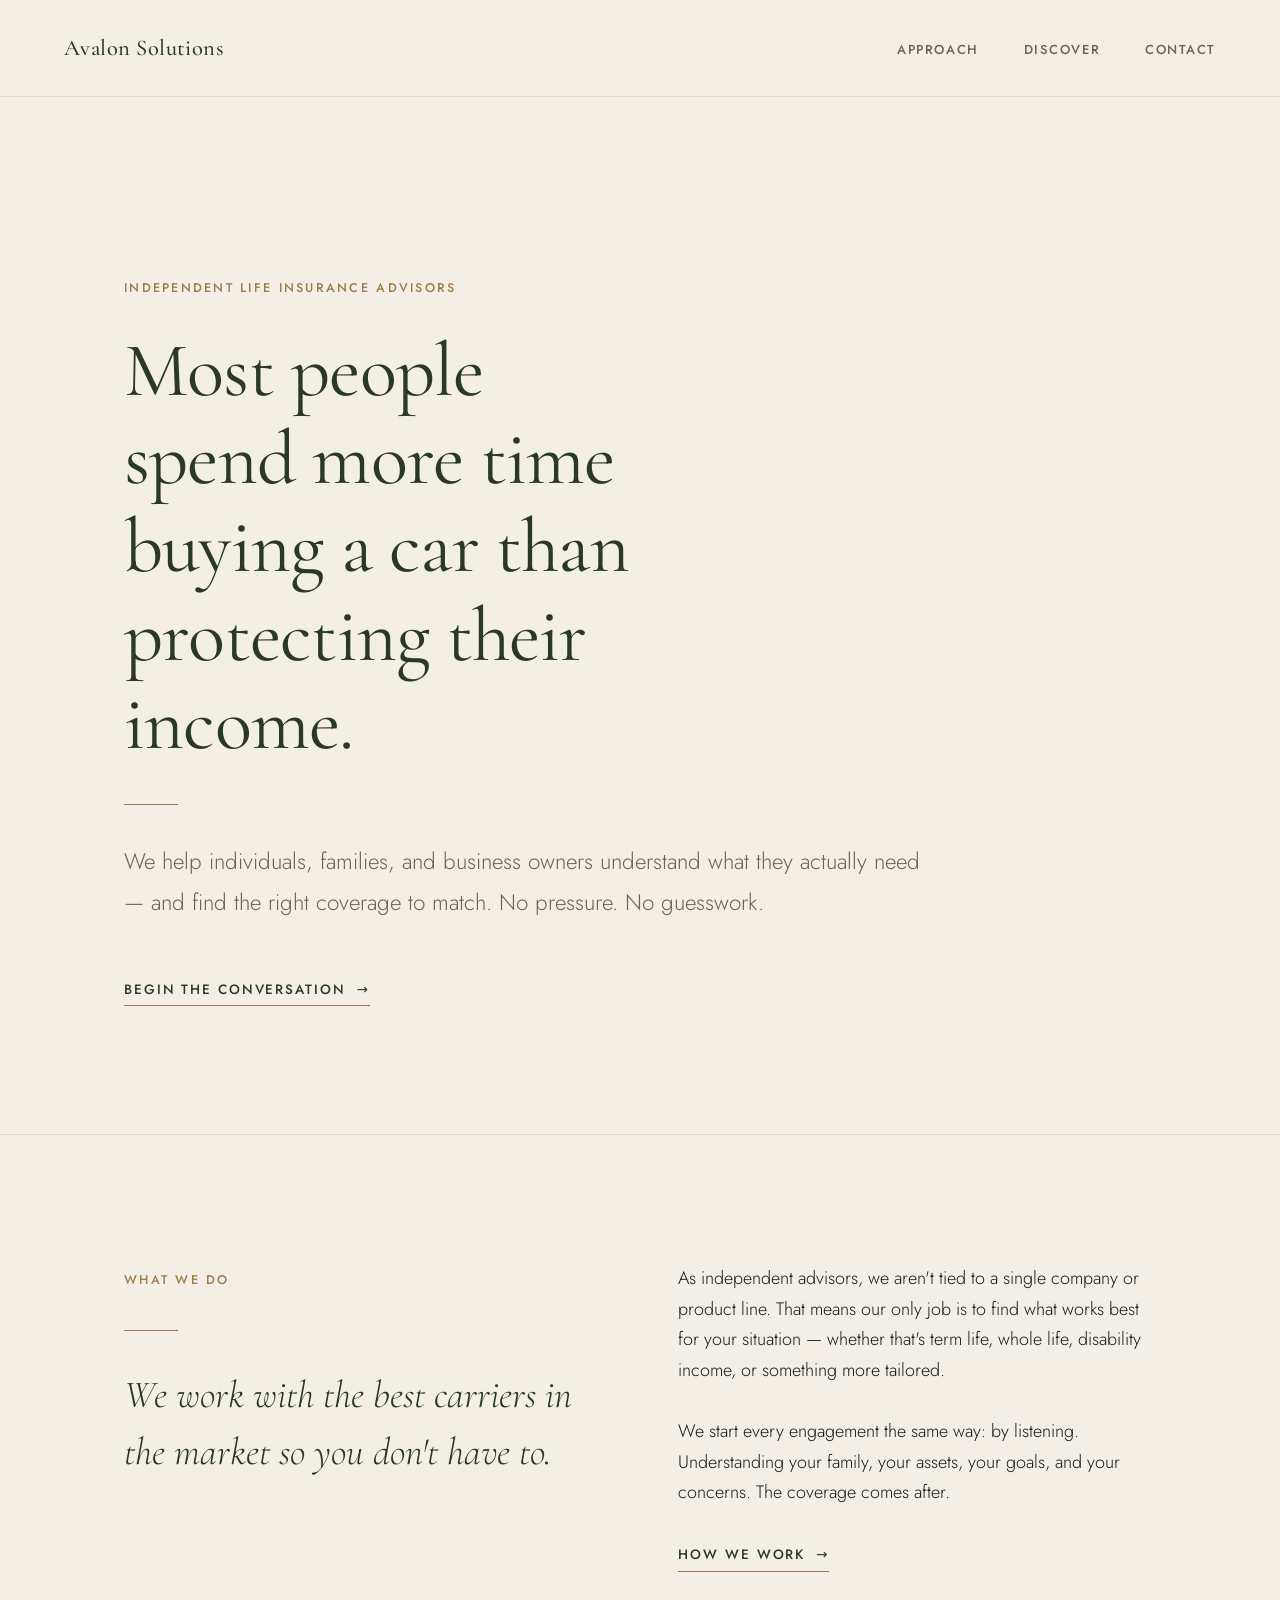
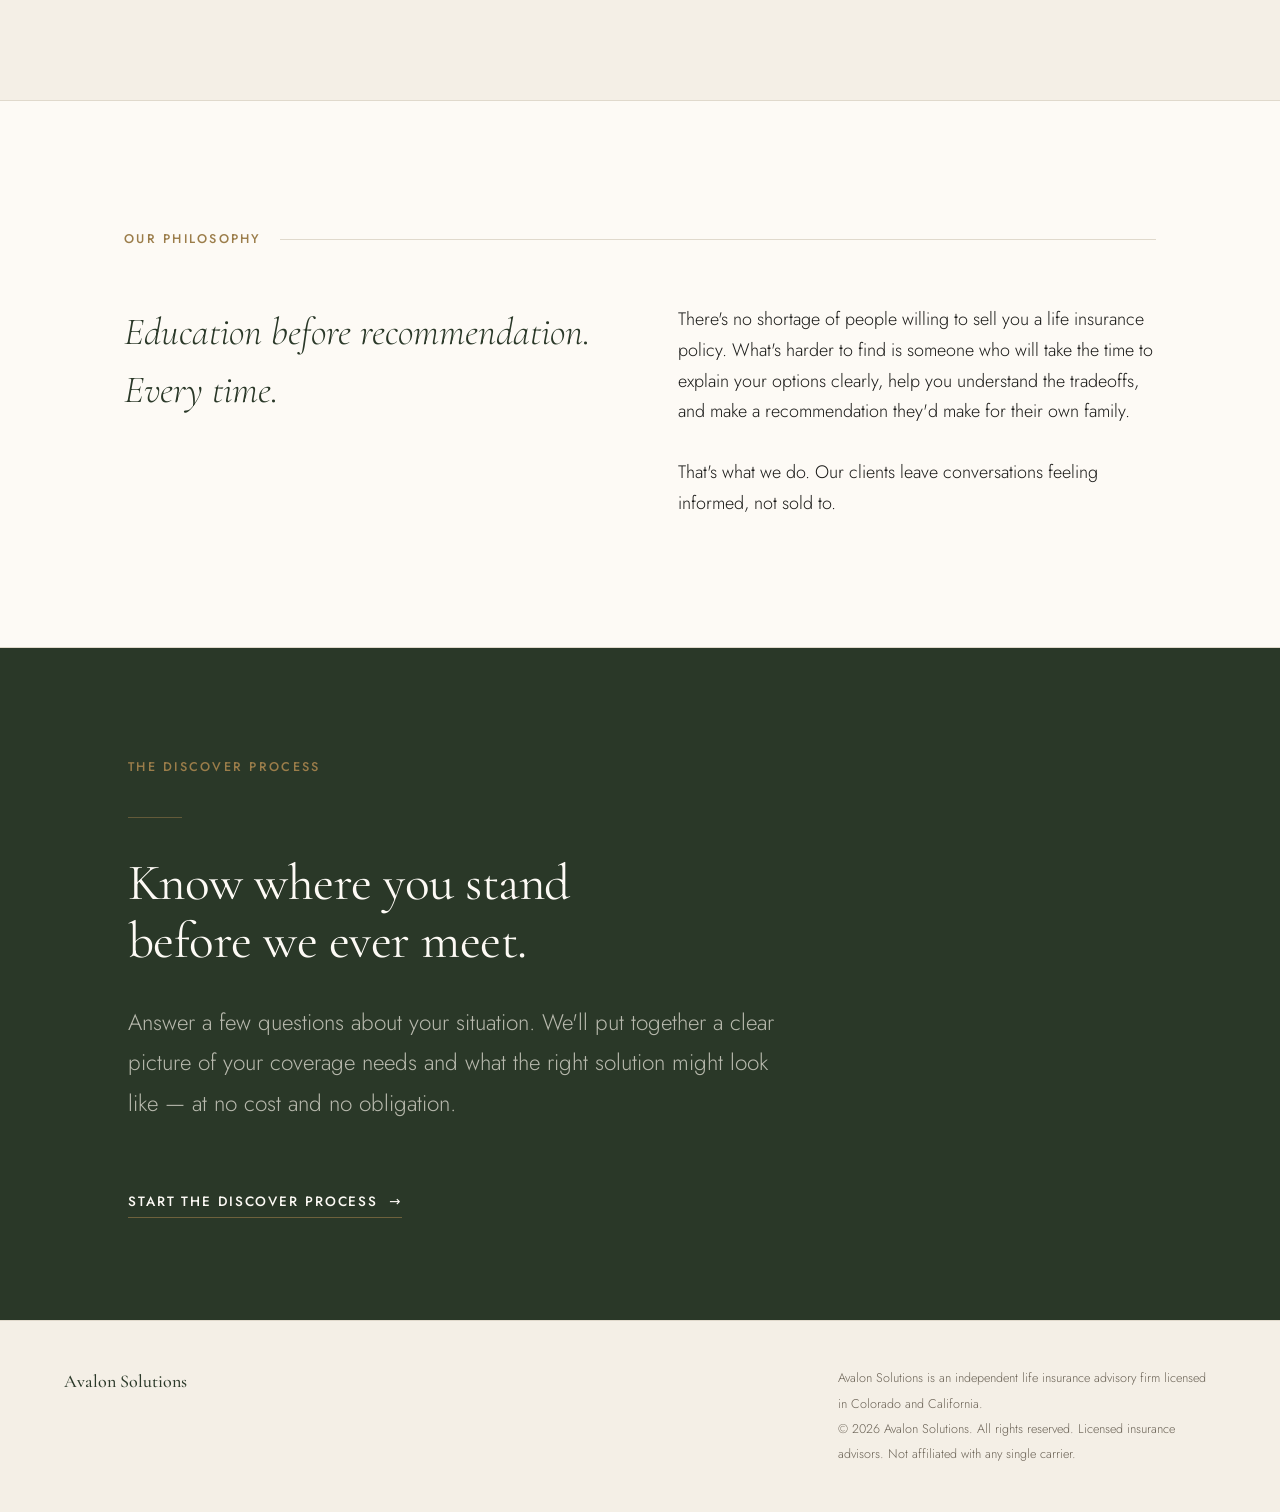
==== index.html @ e0c3b851 "Initial site build — four pages, CSS design system, Netlify forms Co-Authored-By: Claude Sonnet 4.6 " ====
<!DOCTYPE html>
<html lang="en">
<head>
  <meta charset="UTF-8">
  <meta name="viewport" content="width=device-width, initial-scale=1.0">
  <title>Avalon Solutions — Life Insurance &amp; Financial Protection</title>
  <meta name="description" content="Avalon Solutions provides independent life insurance guidance for individuals, families, and business owners in Colorado and California. Education first, always.">
  <link rel="stylesheet" href="/css/main.css">
</head>
<body class="page-body">

  <nav>
    <a href="/" class="nav-logo">Avalon Solutions</a>
    <ul class="nav-links">
      <li><a href="/approach.html">Approach</a></li>
      <li><a href="/discover.html">Discover</a></li>
      <li><a href="/contact.html">Contact</a></li>
    </ul>
  </nav>

  <!-- Hero -->
  <section class="hero">
    <div class="container">
      <span class="eyebrow">Independent Life Insurance Advisors</span>
      <h1>Most people spend more time buying a car than protecting their income.</h1>
      <div class="divider"></div>
      <p class="lead">We help individuals, families, and business owners understand what they actually need — and find the right coverage to match. No pressure. No guesswork.</p>
      <a href="/discover.html" class="text-link">Begin the conversation</a>
    </div>
  </section>

  <!-- What we do -->
  <section>
    <div class="container cols">
      <div>
        <span class="eyebrow">What we do</span>
        <div class="divider"></div>
        <p class="pull">We work with the best carriers in the market so you don't have to.</p>
      </div>
      <div>
        <p>As independent advisors, we aren't tied to a single company or product line. That means our only job is to find what works best for your situation — whether that's term life, whole life, disability income, or something more tailored.</p>
        <br>
        <p>We start every engagement the same way: by listening. Understanding your family, your assets, your goals, and your concerns. The coverage comes after.</p>
        <br>
        <a href="/approach.html" class="text-link">How we work</a>
      </div>
    </div>
  </section>

  <!-- Philosophy -->
  <section style="background: var(--white); border-top: 1px solid var(--mist); border-bottom: 1px solid var(--mist);">
    <div class="container">
      <div class="section-label">
        <span class="eyebrow">Our philosophy</span>
      </div>
      <div class="cols">
        <p class="pull">Education before recommendation. Every time.</p>
        <div>
          <p>There's no shortage of people willing to sell you a life insurance policy. What's harder to find is someone who will take the time to explain your options clearly, help you understand the tradeoffs, and make a recommendation they'd make for their own family.</p>
          <br>
          <p>That's what we do. Our clients leave conversations feeling informed, not sold to.</p>
        </div>
      </div>
    </div>
  </section>

  <!-- Discover CTA -->
  <div class="panel">
    <div class="container">
      <span class="eyebrow">The Discover Process</span>
      <div class="divider"></div>
      <h2>Know where you stand<br>before we ever meet.</h2>
      <br>
      <p class="lead">Answer a few questions about your situation. We'll put together a clear picture of your coverage needs and what the right solution might look like — at no cost and no obligation.</p>
      <br><br>
      <a href="/discover.html" class="text-link">Start the Discover process</a>
    </div>
  </div>

  <footer>
    <div class="footer-brand">Avalon Solutions</div>
    <p class="footer-copy">
      Avalon Solutions is an independent life insurance advisory firm licensed in Colorado and California.<br>
      © 2026 Avalon Solutions. All rights reserved. Licensed insurance advisors. Not affiliated with any single carrier.
    </p>
  </footer>

</body>
</html>
---- css/main.css ----
@import url('https://fonts.googleapis.com/css2?family=Cormorant+Garamond:ital,wght@0,300;0,400;0,500;0,600;1,300;1,400;1,500&family=Jost:wght@300;400;500&display=swap');

/* ── Variables ───────────────────────────────────────────────────────────── */

:root {
  --cream:  #F4EFE6;
  --ink:    #1A1A18;
  --forest: #2A3828;
  --gold:   #9B7D4A;
  --mist:   #E0D9CC;
  --mid:    #6B6356;
  --white:  #FDFAF5;

  --serif: 'Cormorant Garamond', Georgia, serif;
  --sans:  'Jost', system-ui, sans-serif;

  --max: 1160px;
  --pad: clamp(1.5rem, 5vw, 4rem);
}

/* ── Reset ───────────────────────────────────────────────────────────────── */

*, *::before, *::after { box-sizing: border-box; margin: 0; padding: 0; }

html { font-size: 18px; -webkit-text-size-adjust: 100%; scroll-behavior: smooth; }

body {
  background-color: var(--cream);
  color: var(--ink);
  font-family: var(--sans);
  font-weight: 300;
  line-height: 1.7;
  min-height: 100vh;
}

img { display: block; max-width: 100%; }
a { color: inherit; text-decoration: none; }

/* ── Typography ──────────────────────────────────────────────────────────── */

h1, h2, h3, h4 {
  font-family: var(--serif);
  font-weight: 400;
  line-height: 1.15;
  letter-spacing: -0.01em;
}

h1 { font-size: clamp(2.6rem, 6vw, 5rem); }
h2 { font-size: clamp(2rem, 4vw, 3.2rem); }
h3 { font-size: clamp(1.4rem, 2.5vw, 1.9rem); font-weight: 300; }

p { max-width: 62ch; }

.eyebrow {
  font-family: var(--sans);
  font-size: 0.7rem;
  font-weight: 500;
  letter-spacing: 0.18em;
  text-transform: uppercase;
  color: var(--gold);
}

.lead {
  font-size: clamp(1.05rem, 2vw, 1.25rem);
  font-weight: 300;
  line-height: 1.8;
  color: var(--mid);
}

/* ── Layout ──────────────────────────────────────────────────────────────── */

.container { width: 100%; max-width: var(--max); margin: 0 auto; padding: 0 var(--pad); }

section { padding: clamp(4rem, 10vw, 9rem) 0; }

.divider { width: 3rem; height: 1px; background: var(--gold); margin: 2rem 0; }

/* ── Navigation ──────────────────────────────────────────────────────────── */

nav {
  position: fixed;
  top: 0; left: 0; right: 0;
  z-index: 100;
  padding: 1.6rem var(--pad);
  display: flex;
  align-items: center;
  justify-content: space-between;
  background: var(--cream);
  border-bottom: 1px solid var(--mist);
}

.nav-logo {
  font-family: var(--serif);
  font-size: 1.25rem;
  font-weight: 500;
  letter-spacing: 0.02em;
  color: var(--forest);
}

.nav-links { display: flex; gap: 2.5rem; list-style: none; }

.nav-links a {
  font-size: 0.72rem;
  font-weight: 500;
  letter-spacing: 0.12em;
  text-transform: uppercase;
  color: var(--mid);
  transition: color 0.2s;
}

.nav-links a:hover,
.nav-links a.active { color: var(--forest); }

.page-body { padding-top: 5.5rem; }

/* ── Hero ────────────────────────────────────────────────────────────────── */

.hero {
  padding: clamp(5rem, 14vw, 12rem) 0 clamp(4rem, 10vw, 8rem);
  border-bottom: 1px solid var(--mist);
}

.hero .eyebrow { margin-bottom: 1.5rem; display: block; }
.hero h1 { max-width: 14ch; margin-bottom: 2rem; color: var(--forest); }
.hero .lead { margin-bottom: 2.8rem; }

/* ── Text link ───────────────────────────────────────────────────────────── */

.text-link {
  display: inline-flex;
  align-items: center;
  gap: 0.6rem;
  font-size: 0.75rem;
  font-weight: 500;
  letter-spacing: 0.14em;
  text-transform: uppercase;
  color: var(--forest);
  border-bottom: 1px solid var(--gold);
  padding-bottom: 0.2rem;
  transition: color 0.2s, border-color 0.2s;
}

.text-link:hover { color: var(--gold); }
.text-link::after { content: '→'; }

/* ── Grid layouts ────────────────────────────────────────────────────────── */

.cols   { display: grid; grid-template-columns: 1fr 1fr; gap: clamp(3rem, 6vw, 7rem); align-items: start; }
.cols-3 { display: grid; grid-template-columns: repeat(3, 1fr); gap: clamp(2rem, 4vw, 4rem); }

/* ── Pull quote ──────────────────────────────────────────────────────────── */

.pull {
  font-family: var(--serif);
  font-size: clamp(1.4rem, 3vw, 2.2rem);
  font-weight: 300;
  font-style: italic;
  line-height: 1.5;
  color: var(--forest);
  max-width: 32ch;
}

/* ── Person block ────────────────────────────────────────────────────────── */

.person-name { font-family: var(--serif); font-size: 1.4rem; font-weight: 400; margin-bottom: 0.3rem; color: var(--forest); }
.person-role { font-size: 0.68rem; font-weight: 500; letter-spacing: 0.14em; text-transform: uppercase; color: var(--gold); margin-bottom: 1.2rem; }
.person p    { font-size: 0.95rem; color: var(--mid); line-height: 1.8; }

/* ── Section label ───────────────────────────────────────────────────────── */

.section-label {
  display: flex;
  align-items: center;
  gap: 1rem;
  margin-bottom: 3rem;
}

.section-label::after { content: ''; flex: 1; height: 1px; background: var(--mist); }

/* ── Dark panel ──────────────────────────────────────────────────────────── */

.panel {
  background: var(--forest);
  color: var(--cream);
  padding: clamp(4rem, 8vw, 7rem) var(--pad);
}

.panel h2   { color: var(--white); }
.panel .lead { color: rgba(244, 239, 230, 0.7); max-width: 52ch; }
.panel .text-link { color: var(--white); border-color: rgba(155, 125, 74, 0.6); }
.panel .text-link:hover { color: var(--gold); }
.panel .divider { background: rgba(155, 125, 74, 0.5); }

/* ── Form ────────────────────────────────────────────────────────────────── */

.form-grid { display: grid; grid-template-columns: 1fr 1fr; gap: 1.4rem; }
.form-group { display: flex; flex-direction: column; gap: 0.45rem; }
.form-group.full { grid-column: 1 / -1; }

label {
  font-size: 0.65rem;
  font-weight: 500;
  letter-spacing: 0.15em;
  text-transform: uppercase;
  color: var(--mid);
}

input, select, textarea {
  font-family: var(--sans);
  font-size: 0.95rem;
  font-weight: 300;
  color: var(--ink);
  background: var(--white);
  border: 1px solid var(--mist);
  padding: 0.8rem 1rem;
  outline: none;
  transition: border-color 0.2s;
  -webkit-appearance: none;
  appearance: none;
  border-radius: 0;
  width: 100%;
}

input:focus, select:focus, textarea:focus { border-color: var(--forest); }

select {
  background-image: url("data:image/svg+xml,%3Csvg xmlns='http://www.w3.org/2000/svg' width='12' height='7' viewBox='0 0 12 7'%3E%3Cpath d='M1 1l5 5 5-5' stroke='%236B6356' stroke-width='1.5' fill='none' stroke-linecap='round'/%3E%3C/svg%3E");
  background-repeat: no-repeat;
  background-position: right 1rem center;
  padding-right: 2.5rem;
  cursor: pointer;
}

textarea { resize: vertical; min-height: 130px; }

button[type="submit"] {
  font-family: var(--sans);
  font-size: 0.72rem;
  font-weight: 500;
  letter-spacing: 0.15em;
  text-transform: uppercase;
  color: var(--white);
  background: var(--forest);
  border: none;
  padding: 1rem 2.8rem;
  cursor: pointer;
  transition: background 0.2s;
  margin-top: 0.5rem;
}

button[type="submit"]:hover { background: var(--ink); }

.form-note { margin-top: 1rem; font-size: 0.75rem; color: var(--mid); }

/* ── Footer ──────────────────────────────────────────────────────────────── */

footer {
  border-top: 1px solid var(--mist);
  padding: 2.5rem var(--pad);
  display: flex;
  align-items: flex-start;
  justify-content: space-between;
  gap: 2rem;
  flex-wrap: wrap;
}

.footer-brand { font-family: var(--serif); font-size: 1rem; color: var(--forest); font-weight: 500; }
.footer-copy  { font-size: 0.7rem; color: var(--mid); line-height: 2; max-width: 54ch; }

/* ── Responsive ──────────────────────────────────────────────────────────── */

@media (max-width: 768px) {
  .cols, .cols-3  { grid-template-columns: 1fr; }
  .form-grid      { grid-template-columns: 1fr; }
  footer          { flex-direction: column; gap: 1.5rem; }
}

@media (max-width: 480px) {
  .nav-links { gap: 1.4rem; }
  .nav-links a { font-size: 0.65rem; letter-spacing: 0.08em; }
}
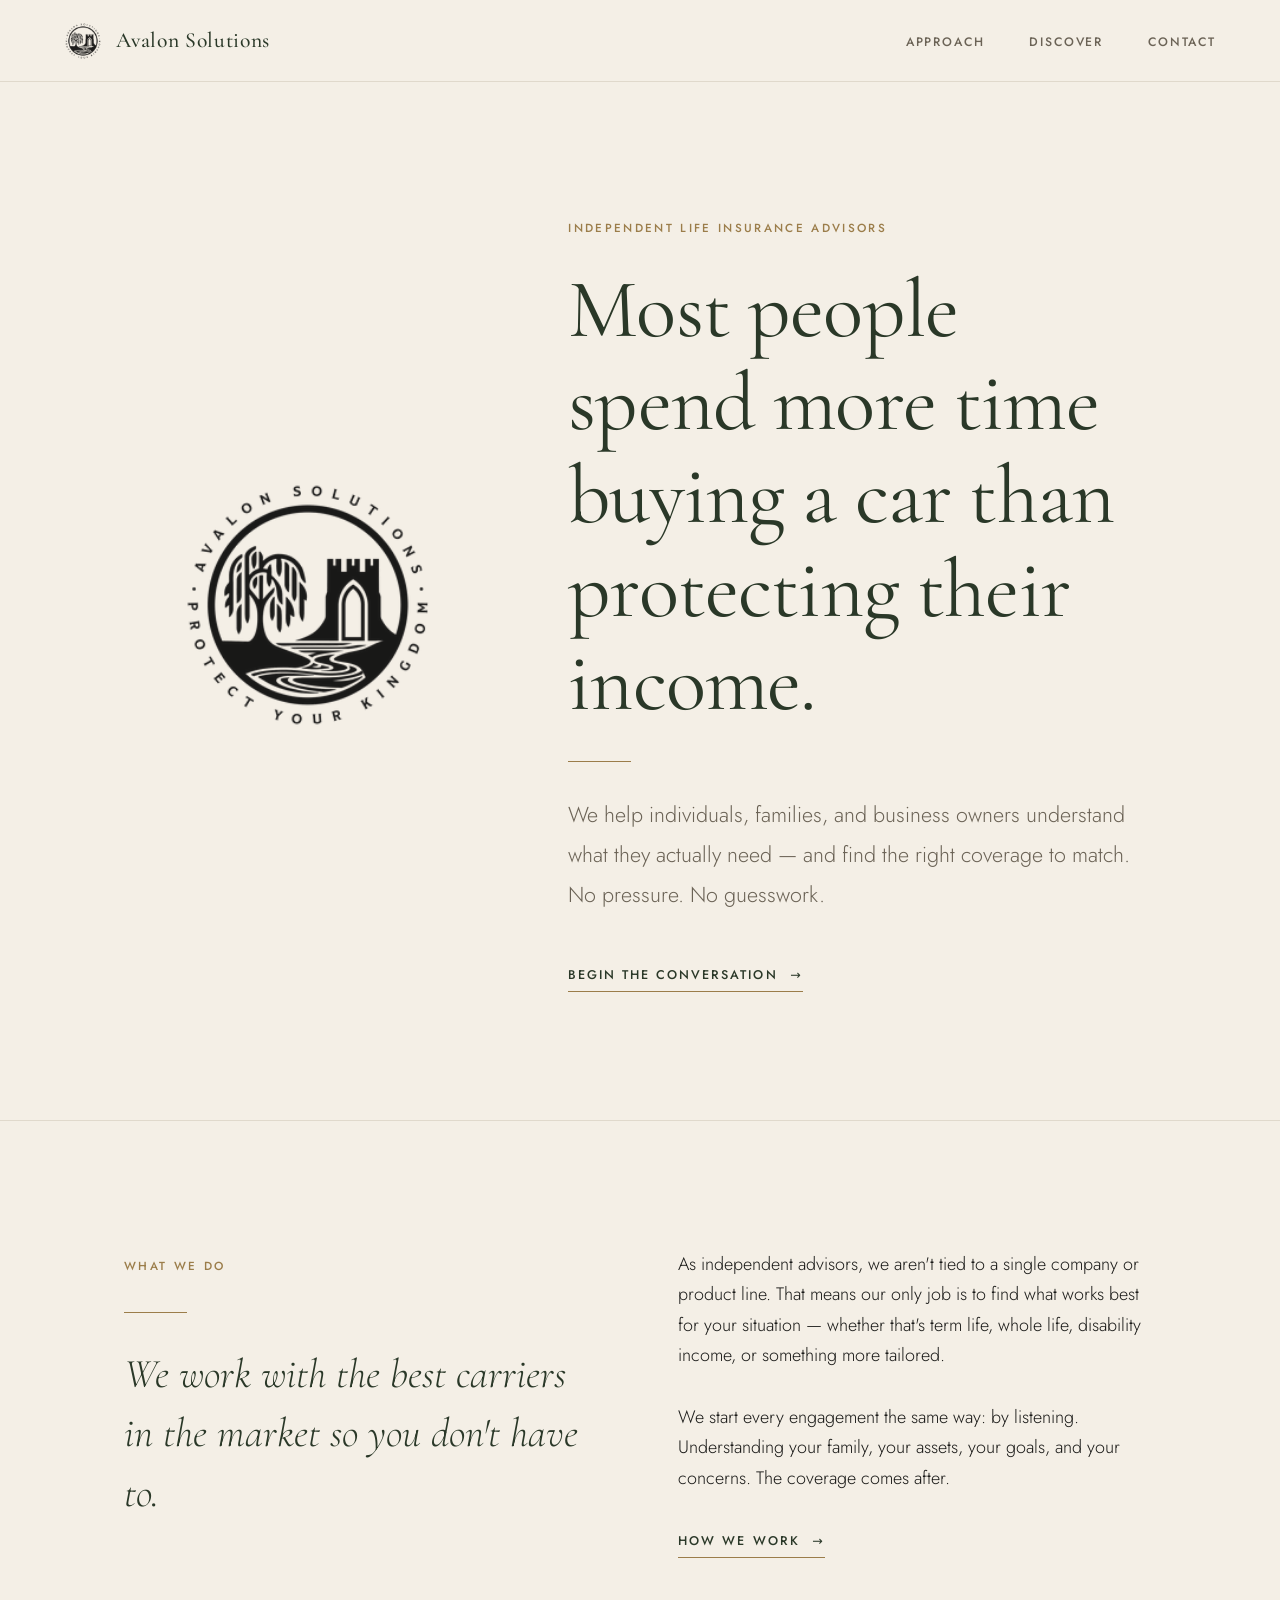
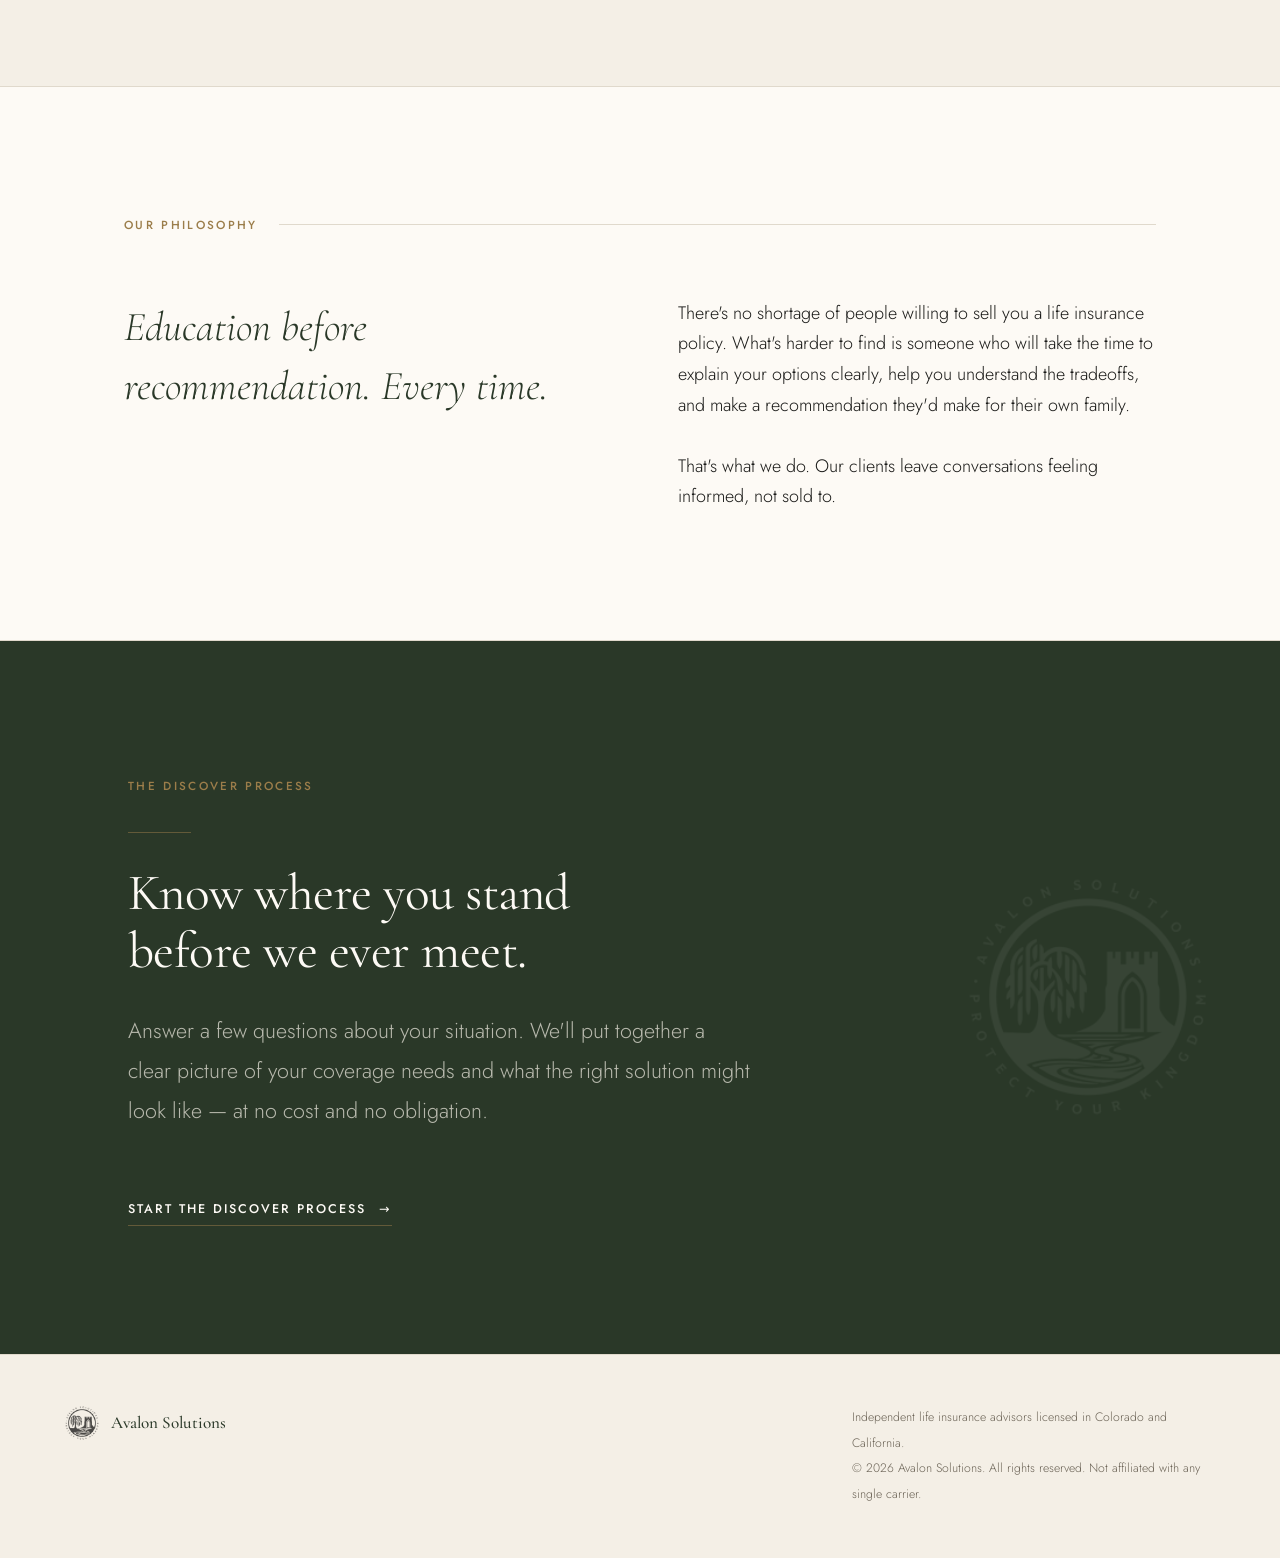
==== commit f970e43d: "Redesign: crest integration, stronger visual identity - Hero: two-column layout with large crest + h" ====
--- a/index.html
+++ b/index.html
@@ -10,7 +10,10 @@
 <body class="page-body">
 
   <nav>
-    <a href="/" class="nav-logo">Avalon Solutions</a>
+    <a href="/" class="nav-brand">
+      <img src="/images/crest.png" alt="Avalon Solutions crest" class="nav-crest">
+      <span class="nav-logo">Avalon Solutions</span>
+    </a>
     <ul class="nav-links">
       <li><a href="/approach.html">Approach</a></li>
       <li><a href="/discover.html">Discover</a></li>
@@ -21,11 +24,18 @@
   <!-- Hero -->
   <section class="hero">
     <div class="container">
-      <span class="eyebrow">Independent Life Insurance Advisors</span>
-      <h1>Most people spend more time buying a car than protecting their income.</h1>
-      <div class="divider"></div>
-      <p class="lead">We help individuals, families, and business owners understand what they actually need — and find the right coverage to match. No pressure. No guesswork.</p>
-      <a href="/discover.html" class="text-link">Begin the conversation</a>
+      <div class="hero-inner">
+        <div class="hero-crest-col">
+          <img src="/images/crest.png" alt="Avalon Solutions" class="hero-crest">
+        </div>
+        <div class="hero-text">
+          <span class="eyebrow">Independent Life Insurance Advisors</span>
+          <h1>Most people spend more time buying a car than protecting their income.</h1>
+          <span class="rule-short"></span>
+          <p class="lead">We help individuals, families, and business owners understand what they actually need — and find the right coverage to match. No pressure. No guesswork.</p>
+          <a href="/discover.html" class="text-link">Begin the conversation</a>
+        </div>
+      </div>
     </div>
   </section>
 
@@ -34,7 +44,7 @@
     <div class="container cols">
       <div>
         <span class="eyebrow">What we do</span>
-        <div class="divider"></div>
+        <span class="rule-short"></span>
         <p class="pull">We work with the best carriers in the market so you don't have to.</p>
       </div>
       <div>
@@ -48,7 +58,7 @@
   </section>
 
   <!-- Philosophy -->
-  <section style="background: var(--white); border-top: 1px solid var(--mist); border-bottom: 1px solid var(--mist);">
+  <section class="section-alt">
     <div class="container">
       <div class="section-label">
         <span class="eyebrow">Our philosophy</span>
@@ -66,9 +76,10 @@
 
   <!-- Discover CTA -->
   <div class="panel">
+    <img src="/images/crest.png" alt="" class="panel-crest" aria-hidden="true">
     <div class="container">
       <span class="eyebrow">The Discover Process</span>
-      <div class="divider"></div>
+      <span class="rule-short"></span>
       <h2>Know where you stand<br>before we ever meet.</h2>
       <br>
       <p class="lead">Answer a few questions about your situation. We'll put together a clear picture of your coverage needs and what the right solution might look like — at no cost and no obligation.</p>
@@ -78,10 +89,13 @@
   </div>
 
   <footer>
-    <div class="footer-brand">Avalon Solutions</div>
+    <div class="footer-brand">
+      <img src="/images/crest.png" alt="Avalon Solutions" class="footer-crest">
+      <span class="footer-name">Avalon Solutions</span>
+    </div>
     <p class="footer-copy">
-      Avalon Solutions is an independent life insurance advisory firm licensed in Colorado and California.<br>
-      © 2026 Avalon Solutions. All rights reserved. Licensed insurance advisors. Not affiliated with any single carrier.
+      Independent life insurance advisors licensed in Colorado and California.<br>
+      © 2026 Avalon Solutions. All rights reserved. Not affiliated with any single carrier.
     </p>
   </footer>
 
--- a/css/main.css
+++ b/css/main.css
@@ -1,4 +1,4 @@
-@import url('https://fonts.googleapis.com/css2?family=Cormorant+Garamond:ital,wght@0,300;0,400;0,500;0,600;1,300;1,400;1,500&family=Jost:wght@300;400;500&display=swap');
+@import url('https://fonts.googleapis.com/css2?family=Cormorant+Garamond:ital,wght@0,300;0,400;0,500;0,600;1,300;1,400;1,500;1,600&family=Jost:wght@300;400;500&display=swap');
 
 /* ── Variables ───────────────────────────────────────────────────────────── */
 
@@ -21,7 +21,6 @@
 /* ── Reset ───────────────────────────────────────────────────────────────── */
 
 *, *::before, *::after { box-sizing: border-box; margin: 0; padding: 0; }
-
 html { font-size: 18px; -webkit-text-size-adjust: 100%; scroll-behavior: smooth; }
 
 body {
@@ -41,39 +40,53 @@
 h1, h2, h3, h4 {
   font-family: var(--serif);
   font-weight: 400;
-  line-height: 1.15;
+  line-height: 1.12;
   letter-spacing: -0.01em;
 }
 
-h1 { font-size: clamp(2.6rem, 6vw, 5rem); }
-h2 { font-size: clamp(2rem, 4vw, 3.2rem); }
-h3 { font-size: clamp(1.4rem, 2.5vw, 1.9rem); font-weight: 300; }
+h1 { font-size: clamp(2.8rem, 6.5vw, 5.5rem); }
+h2 { font-size: clamp(2rem, 4vw, 3.4rem); }
+h3 { font-size: clamp(1.3rem, 2.5vw, 1.8rem); font-weight: 300; }
 
 p { max-width: 62ch; }
 
 .eyebrow {
   font-family: var(--sans);
-  font-size: 0.7rem;
-  font-weight: 500;
-  letter-spacing: 0.18em;
+  font-size: 0.65rem;
+  font-weight: 500;
+  letter-spacing: 0.2em;
   text-transform: uppercase;
   color: var(--gold);
 }
 
 .lead {
-  font-size: clamp(1.05rem, 2vw, 1.25rem);
+  font-size: clamp(1.05rem, 2vw, 1.2rem);
   font-weight: 300;
-  line-height: 1.8;
+  line-height: 1.85;
   color: var(--mid);
 }
 
 /* ── Layout ──────────────────────────────────────────────────────────────── */
 
 .container { width: 100%; max-width: var(--max); margin: 0 auto; padding: 0 var(--pad); }
-
 section { padding: clamp(4rem, 10vw, 9rem) 0; }
 
-.divider { width: 3rem; height: 1px; background: var(--gold); margin: 2rem 0; }
+.rule {
+  display: block;
+  width: 100%;
+  height: 1px;
+  background: linear-gradient(to right, var(--gold), transparent);
+  margin: 2rem 0;
+  opacity: 0.6;
+}
+
+.rule-short {
+  display: block;
+  width: 3.5rem;
+  height: 1px;
+  background: var(--gold);
+  margin: 1.8rem 0;
+}
 
 /* ── Navigation ──────────────────────────────────────────────────────────── */
 
@@ -81,7 +94,7 @@
   position: fixed;
   top: 0; left: 0; right: 0;
   z-index: 100;
-  padding: 1.6rem var(--pad);
+  padding: 1.2rem var(--pad);
   display: flex;
   align-items: center;
   justify-content: space-between;
@@ -89,20 +102,33 @@
   border-bottom: 1px solid var(--mist);
 }
 
+.nav-brand {
+  display: flex;
+  align-items: center;
+  gap: 0.75rem;
+}
+
+.nav-crest {
+  height: 38px;
+  width: auto;
+  opacity: 0.88;
+}
+
 .nav-logo {
   font-family: var(--serif);
-  font-size: 1.25rem;
-  font-weight: 500;
-  letter-spacing: 0.02em;
+  font-size: 1.2rem;
+  font-weight: 500;
+  letter-spacing: 0.03em;
   color: var(--forest);
+  line-height: 1;
 }
 
 .nav-links { display: flex; gap: 2.5rem; list-style: none; }
 
 .nav-links a {
-  font-size: 0.72rem;
-  font-weight: 500;
-  letter-spacing: 0.12em;
+  font-size: 0.68rem;
+  font-weight: 500;
+  letter-spacing: 0.15em;
   text-transform: uppercase;
   color: var(--mid);
   transition: color 0.2s;
@@ -111,85 +137,154 @@
 .nav-links a:hover,
 .nav-links a.active { color: var(--forest); }
 
-.page-body { padding-top: 5.5rem; }
+.page-body { padding-top: 5rem; }
 
 /* ── Hero ────────────────────────────────────────────────────────────────── */
 
 .hero {
-  padding: clamp(5rem, 14vw, 12rem) 0 clamp(4rem, 10vw, 8rem);
+  min-height: 88vh;
+  display: flex;
+  align-items: center;
   border-bottom: 1px solid var(--mist);
-}
-
-.hero .eyebrow { margin-bottom: 1.5rem; display: block; }
-.hero h1 { max-width: 14ch; margin-bottom: 2rem; color: var(--forest); }
-.hero .lead { margin-bottom: 2.8rem; }
+  padding: clamp(4rem, 10vw, 8rem) 0;
+}
+
+.hero-inner {
+  display: grid;
+  grid-template-columns: 1fr 1.6fr;
+  gap: clamp(3rem, 6vw, 8rem);
+  align-items: center;
+}
+
+.hero-crest-col {
+  display: flex;
+  flex-direction: column;
+  align-items: center;
+  justify-content: center;
+  gap: 1.5rem;
+}
+
+.hero-crest {
+  width: min(260px, 80%);
+  height: auto;
+  opacity: 0.9;
+}
+
+.hero-crest-rule {
+  width: 1px;
+  height: 3rem;
+  background: var(--gold);
+  opacity: 0.5;
+  display: none;
+}
+
+.hero-text .eyebrow { display: block; margin-bottom: 1.4rem; }
+.hero-text h1 { color: var(--forest); margin-bottom: 1.8rem; }
+.hero-text .lead { margin-bottom: 2.4rem; max-width: 48ch; }
 
 /* ── Text link ───────────────────────────────────────────────────────────── */
 
 .text-link {
   display: inline-flex;
   align-items: center;
-  gap: 0.6rem;
-  font-size: 0.75rem;
-  font-weight: 500;
-  letter-spacing: 0.14em;
+  gap: 0.7rem;
+  font-size: 0.7rem;
+  font-weight: 500;
+  letter-spacing: 0.16em;
   text-transform: uppercase;
   color: var(--forest);
   border-bottom: 1px solid var(--gold);
-  padding-bottom: 0.2rem;
-  transition: color 0.2s, border-color 0.2s;
-}
-
-.text-link:hover { color: var(--gold); }
-.text-link::after { content: '→'; }
+  padding-bottom: 0.25rem;
+  transition: color 0.2s, gap 0.2s;
+}
+
+.text-link:hover { color: var(--gold); gap: 1rem; }
+.text-link::after { content: '→'; font-size: 1em; }
 
 /* ── Grid layouts ────────────────────────────────────────────────────────── */
 
 .cols   { display: grid; grid-template-columns: 1fr 1fr; gap: clamp(3rem, 6vw, 7rem); align-items: start; }
-.cols-3 { display: grid; grid-template-columns: repeat(3, 1fr); gap: clamp(2rem, 4vw, 4rem); }
+.cols-3 { display: grid; grid-template-columns: repeat(3, 1fr); gap: clamp(2rem, 4vw, 5rem); }
 
 /* ── Pull quote ──────────────────────────────────────────────────────────── */
 
 .pull {
   font-family: var(--serif);
-  font-size: clamp(1.4rem, 3vw, 2.2rem);
+  font-size: clamp(1.5rem, 3.2vw, 2.4rem);
   font-weight: 300;
   font-style: italic;
-  line-height: 1.5;
+  line-height: 1.45;
   color: var(--forest);
-  max-width: 32ch;
-}
+  max-width: 28ch;
+}
+
+/* ── Section label ───────────────────────────────────────────────────────── */
+
+.section-label {
+  display: flex;
+  align-items: center;
+  gap: 1.2rem;
+  margin-bottom: 3.5rem;
+}
+
+.section-label::after { content: ''; flex: 1; height: 1px; background: var(--mist); }
 
 /* ── Person block ────────────────────────────────────────────────────────── */
 
-.person-name { font-family: var(--serif); font-size: 1.4rem; font-weight: 400; margin-bottom: 0.3rem; color: var(--forest); }
-.person-role { font-size: 0.68rem; font-weight: 500; letter-spacing: 0.14em; text-transform: uppercase; color: var(--gold); margin-bottom: 1.2rem; }
-.person p    { font-size: 0.95rem; color: var(--mid); line-height: 1.8; }
-
-/* ── Section label ───────────────────────────────────────────────────────── */
-
-.section-label {
-  display: flex;
-  align-items: center;
-  gap: 1rem;
-  margin-bottom: 3rem;
-}
-
-.section-label::after { content: ''; flex: 1; height: 1px; background: var(--mist); }
+.person-name {
+  font-family: var(--serif);
+  font-size: 1.5rem;
+  font-weight: 400;
+  margin-bottom: 0.25rem;
+  color: var(--forest);
+}
+
+.person-role {
+  font-size: 0.62rem;
+  font-weight: 500;
+  letter-spacing: 0.16em;
+  text-transform: uppercase;
+  color: var(--gold);
+  margin-bottom: 1.2rem;
+}
+
+.person p { font-size: 0.92rem; color: var(--mid); line-height: 1.85; }
 
 /* ── Dark panel ──────────────────────────────────────────────────────────── */
 
 .panel {
   background: var(--forest);
   color: var(--cream);
-  padding: clamp(4rem, 8vw, 7rem) var(--pad);
-}
-
-.panel h2   { color: var(--white); }
-.panel .lead { color: rgba(244, 239, 230, 0.7); max-width: 52ch; }
-.panel .text-link { color: var(--white); border-color: rgba(155, 125, 74, 0.6); }
+  padding: clamp(5rem, 10vw, 9rem) var(--pad);
+  position: relative;
+  overflow: hidden;
+}
+
+.panel-crest {
+  position: absolute;
+  right: var(--pad);
+  top: 50%;
+  transform: translateY(-50%);
+  width: clamp(160px, 20vw, 280px);
+  opacity: 0.06;
+  filter: invert(1);
+  pointer-events: none;
+}
+
+.panel h2   { color: var(--white); position: relative; }
+.panel .lead { color: rgba(244, 239, 230, 0.7); max-width: 48ch; position: relative; }
+.panel .text-link { color: var(--white); border-color: rgba(155, 125, 74, 0.5); position: relative; }
 .panel .text-link:hover { color: var(--gold); }
-.panel .divider { background: rgba(155, 125, 74, 0.5); }
+.panel .rule-short { background: rgba(155, 125, 74, 0.5); position: relative; }
+.panel .eyebrow { position: relative; }
+
+/* ── Alternating section ─────────────────────────────────────────────────── */
+
+.section-alt {
+  background: var(--white);
+  border-top: 1px solid var(--mist);
+  border-bottom: 1px solid var(--mist);
+}
 
 /* ── Form ────────────────────────────────────────────────────────────────── */
 
@@ -198,9 +293,9 @@
 .form-group.full { grid-column: 1 / -1; }
 
 label {
-  font-size: 0.65rem;
-  font-weight: 500;
-  letter-spacing: 0.15em;
+  font-size: 0.62rem;
+  font-weight: 500;
+  letter-spacing: 0.16em;
   text-transform: uppercase;
   color: var(--mid);
 }
@@ -212,51 +307,63 @@
   color: var(--ink);
   background: var(--white);
   border: 1px solid var(--mist);
-  padding: 0.8rem 1rem;
+  border-bottom: 1px solid var(--mid);
+  padding: 0.8rem 0;
   outline: none;
   transition: border-color 0.2s;
   -webkit-appearance: none;
   appearance: none;
   border-radius: 0;
   width: 100%;
-}
-
-input:focus, select:focus, textarea:focus { border-color: var(--forest); }
+  background: transparent;
+}
+
+input:focus, select:focus, textarea:focus { border-bottom-color: var(--forest); }
 
 select {
   background-image: url("data:image/svg+xml,%3Csvg xmlns='http://www.w3.org/2000/svg' width='12' height='7' viewBox='0 0 12 7'%3E%3Cpath d='M1 1l5 5 5-5' stroke='%236B6356' stroke-width='1.5' fill='none' stroke-linecap='round'/%3E%3C/svg%3E");
   background-repeat: no-repeat;
-  background-position: right 1rem center;
-  padding-right: 2.5rem;
+  background-position: right 0 center;
+  padding-right: 1.5rem;
   cursor: pointer;
 }
 
-textarea { resize: vertical; min-height: 130px; }
+textarea { resize: vertical; min-height: 100px; }
 
 button[type="submit"] {
   font-family: var(--sans);
-  font-size: 0.72rem;
-  font-weight: 500;
-  letter-spacing: 0.15em;
+  font-size: 0.68rem;
+  font-weight: 500;
+  letter-spacing: 0.18em;
   text-transform: uppercase;
   color: var(--white);
   background: var(--forest);
   border: none;
-  padding: 1rem 2.8rem;
+  padding: 1rem 3rem;
   cursor: pointer;
   transition: background 0.2s;
-  margin-top: 0.5rem;
+  margin-top: 1rem;
 }
 
 button[type="submit"]:hover { background: var(--ink); }
-
-.form-note { margin-top: 1rem; font-size: 0.75rem; color: var(--mid); }
+.form-note { margin-top: 1rem; font-size: 0.72rem; color: var(--mid); }
+
+/* ── Interior hero (non-home pages) ─────────────────────────────────────── */
+
+.hero-interior {
+  padding: clamp(4rem, 10vw, 8rem) 0 clamp(3rem, 6vw, 6rem);
+  border-bottom: 1px solid var(--mist);
+}
+
+.hero-interior .eyebrow { display: block; margin-bottom: 1.2rem; }
+.hero-interior h1 { color: var(--forest); margin-bottom: 1.6rem; max-width: 20ch; }
+.hero-interior .lead { max-width: 50ch; }
 
 /* ── Footer ──────────────────────────────────────────────────────────────── */
 
 footer {
   border-top: 1px solid var(--mist);
-  padding: 2.5rem var(--pad);
+  padding: 2.8rem var(--pad);
   display: flex;
   align-items: flex-start;
   justify-content: space-between;
@@ -264,18 +371,34 @@
   flex-wrap: wrap;
 }
 
-.footer-brand { font-family: var(--serif); font-size: 1rem; color: var(--forest); font-weight: 500; }
-.footer-copy  { font-size: 0.7rem; color: var(--mid); line-height: 2; max-width: 54ch; }
+.footer-brand {
+  display: flex;
+  align-items: center;
+  gap: 0.6rem;
+}
+
+.footer-crest { height: 36px; width: auto; opacity: 0.7; }
+.footer-name { font-family: var(--serif); font-size: 0.95rem; color: var(--forest); font-weight: 500; }
+.footer-copy { font-size: 0.68rem; color: var(--mid); line-height: 2.1; max-width: 52ch; }
 
 /* ── Responsive ──────────────────────────────────────────────────────────── */
 
+@media (max-width: 900px) {
+  .hero-inner { grid-template-columns: 1fr; }
+  .hero-crest-col { flex-direction: row; justify-content: flex-start; }
+  .hero-crest { width: min(160px, 40%); }
+}
+
 @media (max-width: 768px) {
-  .cols, .cols-3  { grid-template-columns: 1fr; }
-  .form-grid      { grid-template-columns: 1fr; }
-  footer          { flex-direction: column; gap: 1.5rem; }
+  .cols, .cols-3 { grid-template-columns: 1fr; }
+  .form-grid     { grid-template-columns: 1fr; }
+  footer         { flex-direction: column; gap: 1.5rem; }
+  .panel-crest   { display: none; }
 }
 
 @media (max-width: 480px) {
   .nav-links { gap: 1.4rem; }
-  .nav-links a { font-size: 0.65rem; letter-spacing: 0.08em; }
-}
+  .nav-links a { font-size: 0.6rem; }
+  .nav-logo { font-size: 1rem; }
+  .nav-crest { height: 30px; }
+}
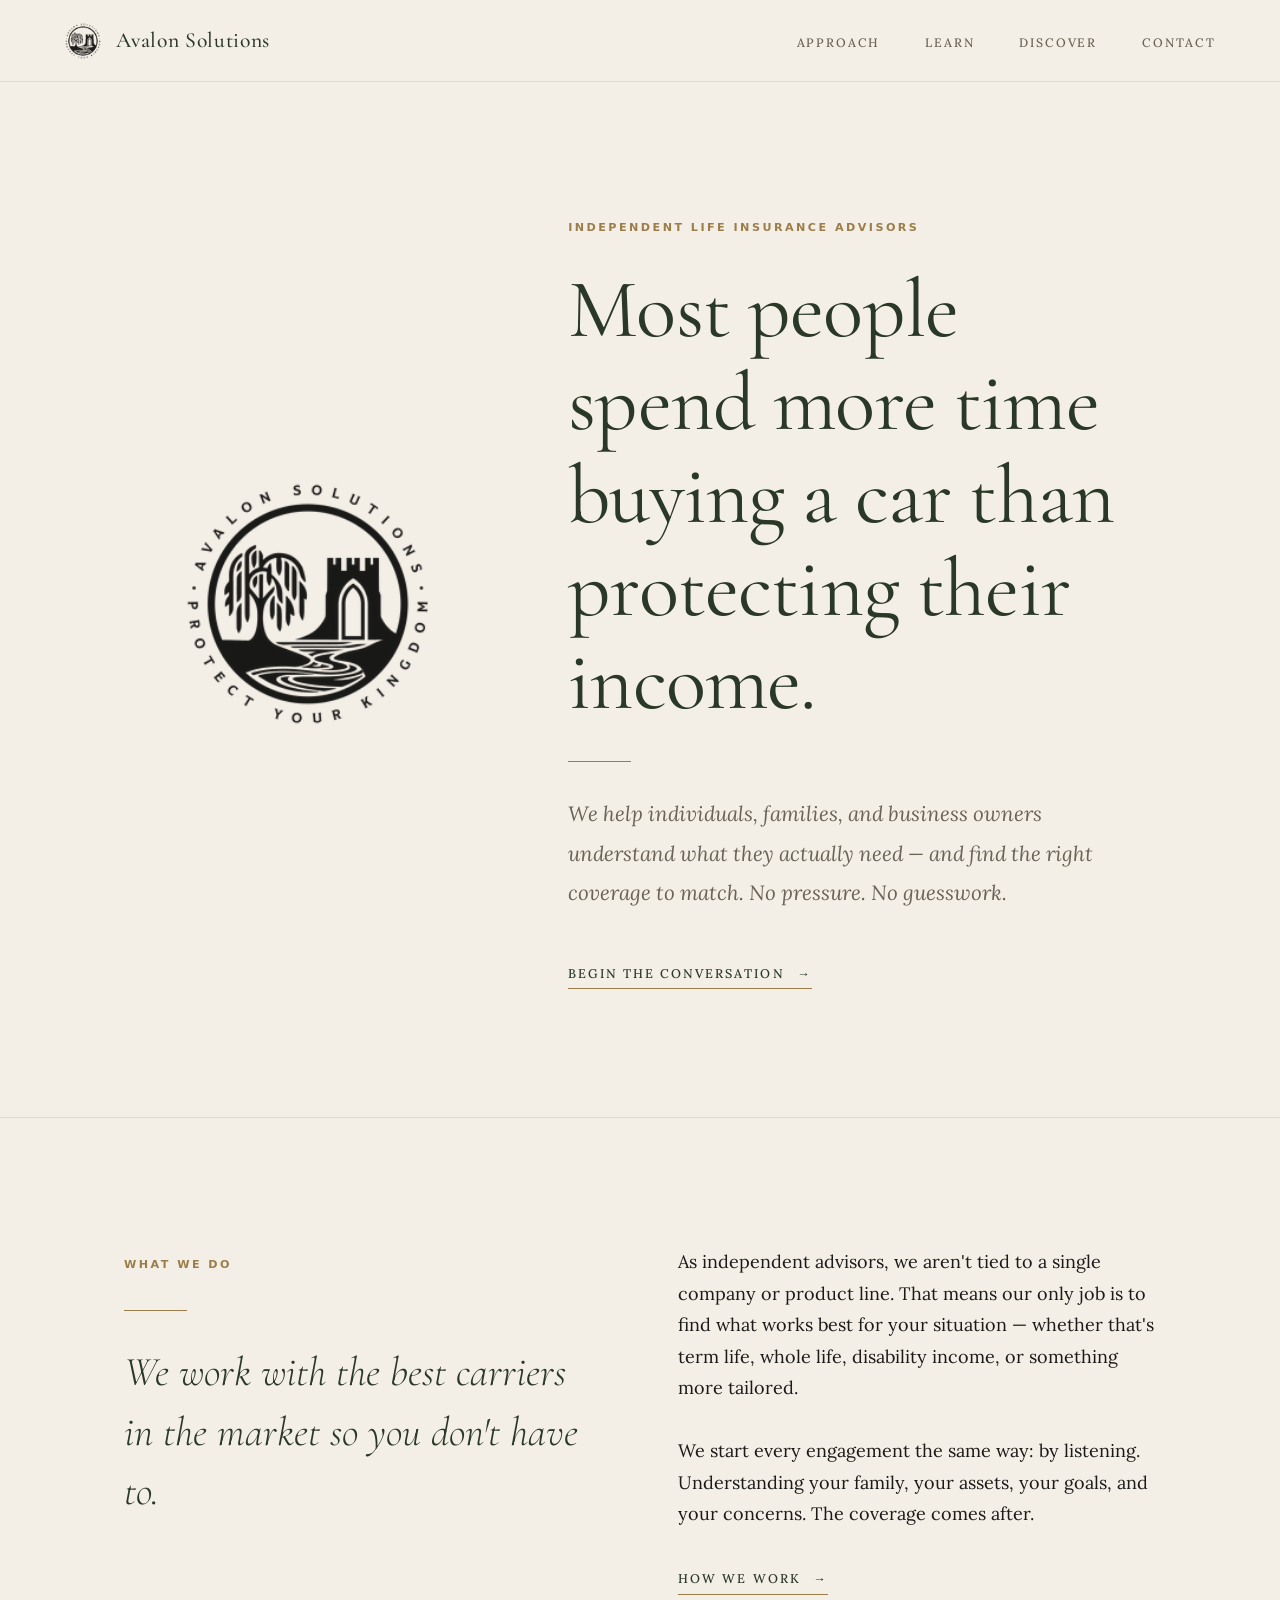
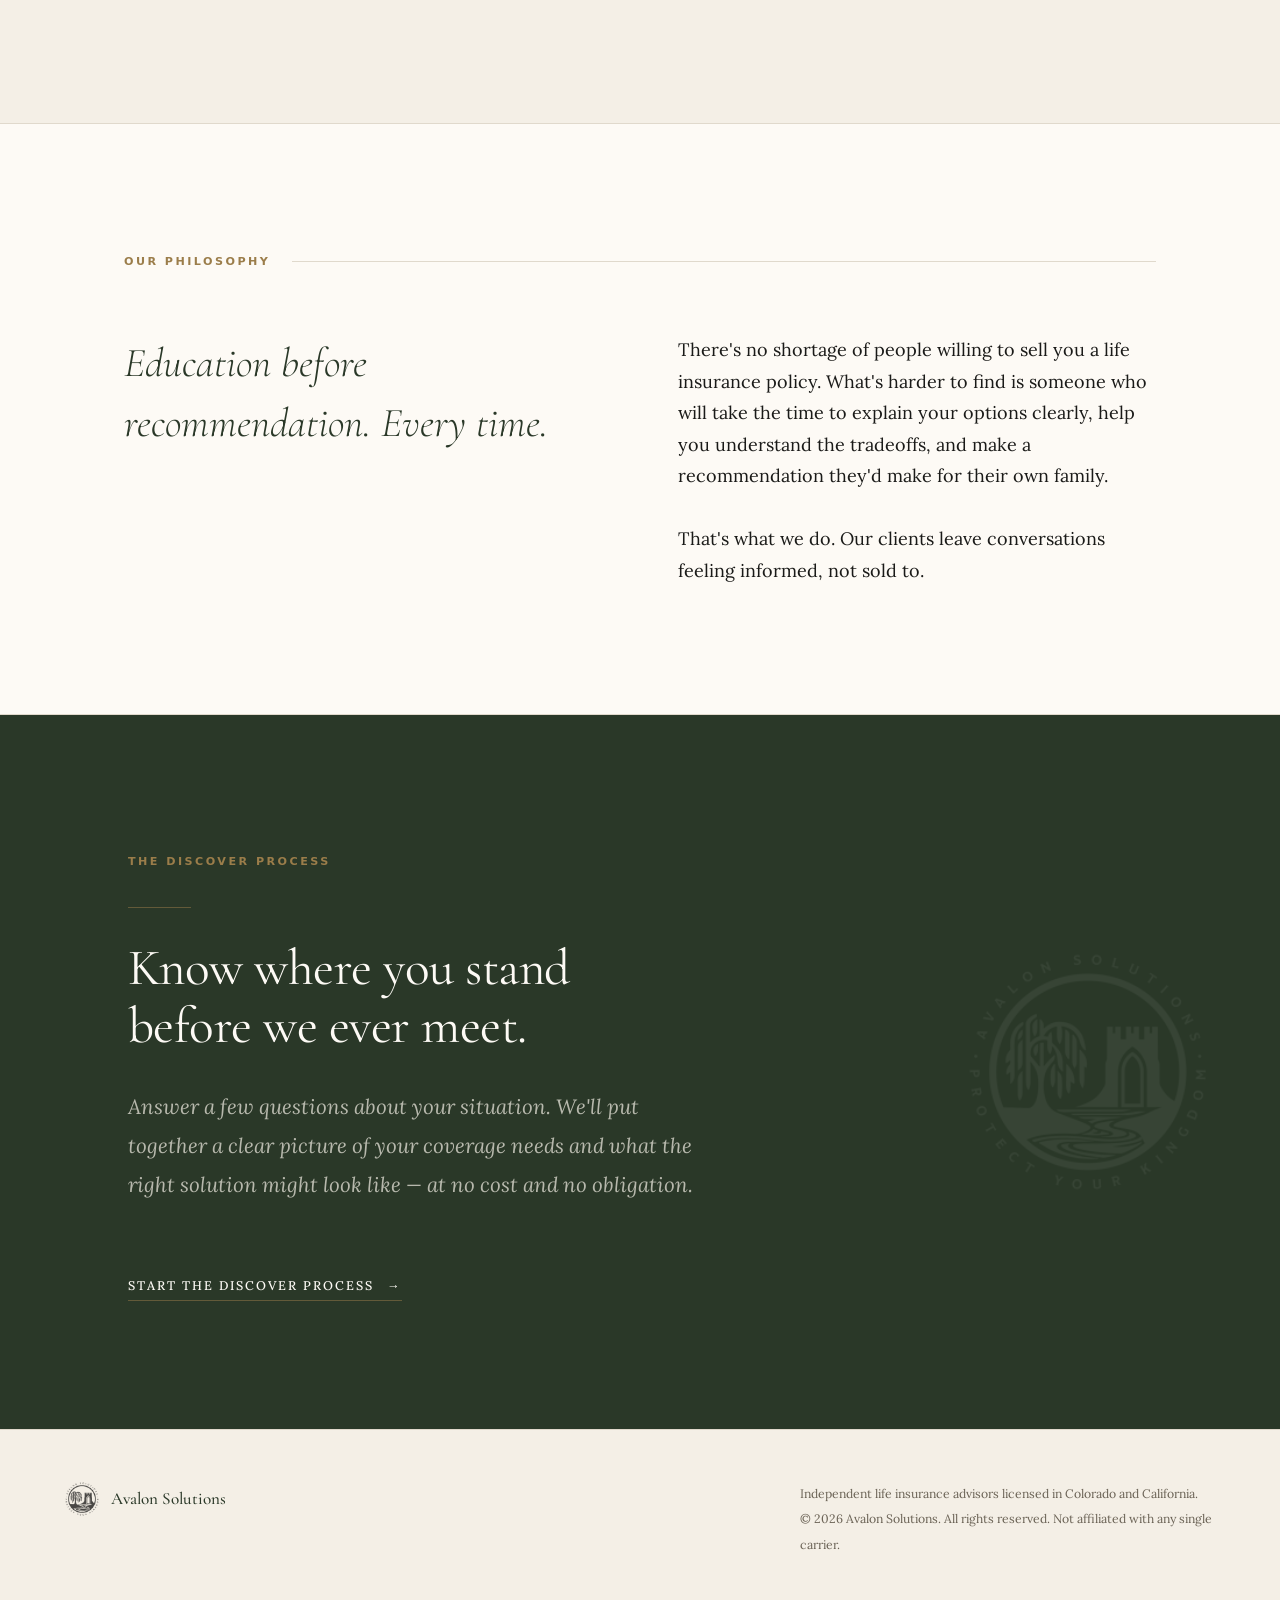
==== commit 5e6957e3: "Add Learn page, rewrite team bios, upgrade typography - Body font: Jost → Lora (serif body, more edi" ====
--- a/index.html
+++ b/index.html
@@ -16,6 +16,7 @@
     </a>
     <ul class="nav-links">
       <li><a href="/approach.html">Approach</a></li>
+      <li><a href="/learn.html">Learn</a></li>
       <li><a href="/discover.html">Discover</a></li>
       <li><a href="/contact.html">Contact</a></li>
     </ul>
--- a/css/main.css
+++ b/css/main.css
@@ -1,4 +1,4 @@
-@import url('https://fonts.googleapis.com/css2?family=Cormorant+Garamond:ital,wght@0,300;0,400;0,500;0,600;1,300;1,400;1,500;1,600&family=Jost:wght@300;400;500&display=swap');
+@import url('https://fonts.googleapis.com/css2?family=Cormorant+Garamond:ital,wght@0,300;0,400;0,500;0,600;1,300;1,400;1,500;1,600&family=Lora:ital,wght@0,400;0,500;1,400;1,500&display=swap');
 
 /* ── Variables ───────────────────────────────────────────────────────────── */
 
@@ -11,8 +11,9 @@
   --mid:    #6B6356;
   --white:  #FDFAF5;
 
-  --serif: 'Cormorant Garamond', Georgia, serif;
-  --sans:  'Jost', system-ui, sans-serif;
+  --serif:   'Cormorant Garamond', Georgia, serif;
+  --body:    'Lora', Georgia, serif;
+  --sans:    system-ui, sans-serif;
 
   --max: 1160px;
   --pad: clamp(1.5rem, 5vw, 4rem);
@@ -26,9 +27,9 @@
 body {
   background-color: var(--cream);
   color: var(--ink);
-  font-family: var(--sans);
-  font-weight: 300;
-  line-height: 1.7;
+  font-family: var(--body);
+  font-weight: 400;
+  line-height: 1.75;
   min-height: 100vh;
 }
 
@@ -52,17 +53,19 @@
 
 .eyebrow {
   font-family: var(--sans);
-  font-size: 0.65rem;
-  font-weight: 500;
-  letter-spacing: 0.2em;
+  font-size: 0.62rem;
+  font-weight: 600;
+  letter-spacing: 0.22em;
   text-transform: uppercase;
   color: var(--gold);
 }
 
 .lead {
-  font-size: clamp(1.05rem, 2vw, 1.2rem);
-  font-weight: 300;
-  line-height: 1.85;
+  font-family: var(--body);
+  font-size: clamp(1rem, 2vw, 1.15rem);
+  font-weight: 400;
+  font-style: italic;
+  line-height: 1.9;
   color: var(--mid);
 }
 
@@ -293,15 +296,16 @@
 .form-group.full { grid-column: 1 / -1; }
 
 label {
+  font-family: var(--sans);
   font-size: 0.62rem;
-  font-weight: 500;
+  font-weight: 600;
   letter-spacing: 0.16em;
   text-transform: uppercase;
   color: var(--mid);
 }
 
 input, select, textarea {
-  font-family: var(--sans);
+  font-family: var(--body);
   font-size: 0.95rem;
   font-weight: 300;
   color: var(--ink);
@@ -332,6 +336,7 @@
 
 button[type="submit"] {
   font-family: var(--sans);
+  font-weight: 600;
   font-size: 0.68rem;
   font-weight: 500;
   letter-spacing: 0.18em;
@@ -381,6 +386,103 @@
 .footer-name { font-family: var(--serif); font-size: 0.95rem; color: var(--forest); font-weight: 500; }
 .footer-copy { font-size: 0.68rem; color: var(--mid); line-height: 2.1; max-width: 52ch; }
 
+/* ── Niche block ─────────────────────────────────────────────────────────── */
+
+.niche {
+  border-top: 1px solid var(--mist);
+  padding-top: 2.5rem;
+}
+
+.niche-label {
+  font-family: var(--sans);
+  font-size: 0.6rem;
+  font-weight: 600;
+  letter-spacing: 0.2em;
+  text-transform: uppercase;
+  color: var(--gold);
+  display: block;
+  margin-bottom: 0.8rem;
+}
+
+.niche h3 {
+  font-family: var(--serif);
+  font-size: clamp(1.3rem, 2.5vw, 1.75rem);
+  font-weight: 400;
+  color: var(--forest);
+  margin-bottom: 1.2rem;
+  line-height: 1.2;
+}
+
+.niche p {
+  font-size: 0.95rem;
+  line-height: 1.85;
+  color: var(--mid);
+}
+
+.niche .text-link { margin-top: 1.5rem; }
+
+/* ── Stat callout ────────────────────────────────────────────────────────── */
+
+.stat {
+  padding: 2rem 0;
+  border-top: 1px solid var(--mist);
+  border-bottom: 1px solid var(--mist);
+}
+
+.stat-number {
+  font-family: var(--serif);
+  font-size: clamp(3rem, 7vw, 5.5rem);
+  font-weight: 300;
+  color: var(--forest);
+  line-height: 1;
+  display: block;
+}
+
+.stat-label {
+  font-family: var(--sans);
+  font-size: 0.7rem;
+  font-weight: 500;
+  letter-spacing: 0.14em;
+  text-transform: uppercase;
+  color: var(--mid);
+  display: block;
+  margin-top: 0.5rem;
+}
+
+/* ── Coverage type ───────────────────────────────────────────────────────── */
+
+.coverage-type {
+  padding: 2rem 0;
+  border-bottom: 1px solid var(--mist);
+}
+
+.coverage-type:first-child { border-top: 1px solid var(--mist); }
+
+.coverage-row {
+  display: grid;
+  grid-template-columns: 14rem 1fr;
+  gap: 3rem;
+  align-items: start;
+}
+
+.coverage-name {
+  font-family: var(--serif);
+  font-size: 1.5rem;
+  font-weight: 400;
+  color: var(--forest);
+}
+
+.coverage-sub {
+  font-family: var(--sans);
+  font-size: 0.65rem;
+  font-weight: 500;
+  letter-spacing: 0.14em;
+  text-transform: uppercase;
+  color: var(--gold);
+  display: block;
+  margin-top: 0.3rem;
+}
+
 /* ── Responsive ──────────────────────────────────────────────────────────── */
 
 @media (max-width: 900px) {
@@ -394,6 +496,7 @@
   .form-grid     { grid-template-columns: 1fr; }
   footer         { flex-direction: column; gap: 1.5rem; }
   .panel-crest   { display: none; }
+  .coverage-row  { grid-template-columns: 1fr; gap: 1rem; }
 }
 
 @media (max-width: 480px) {
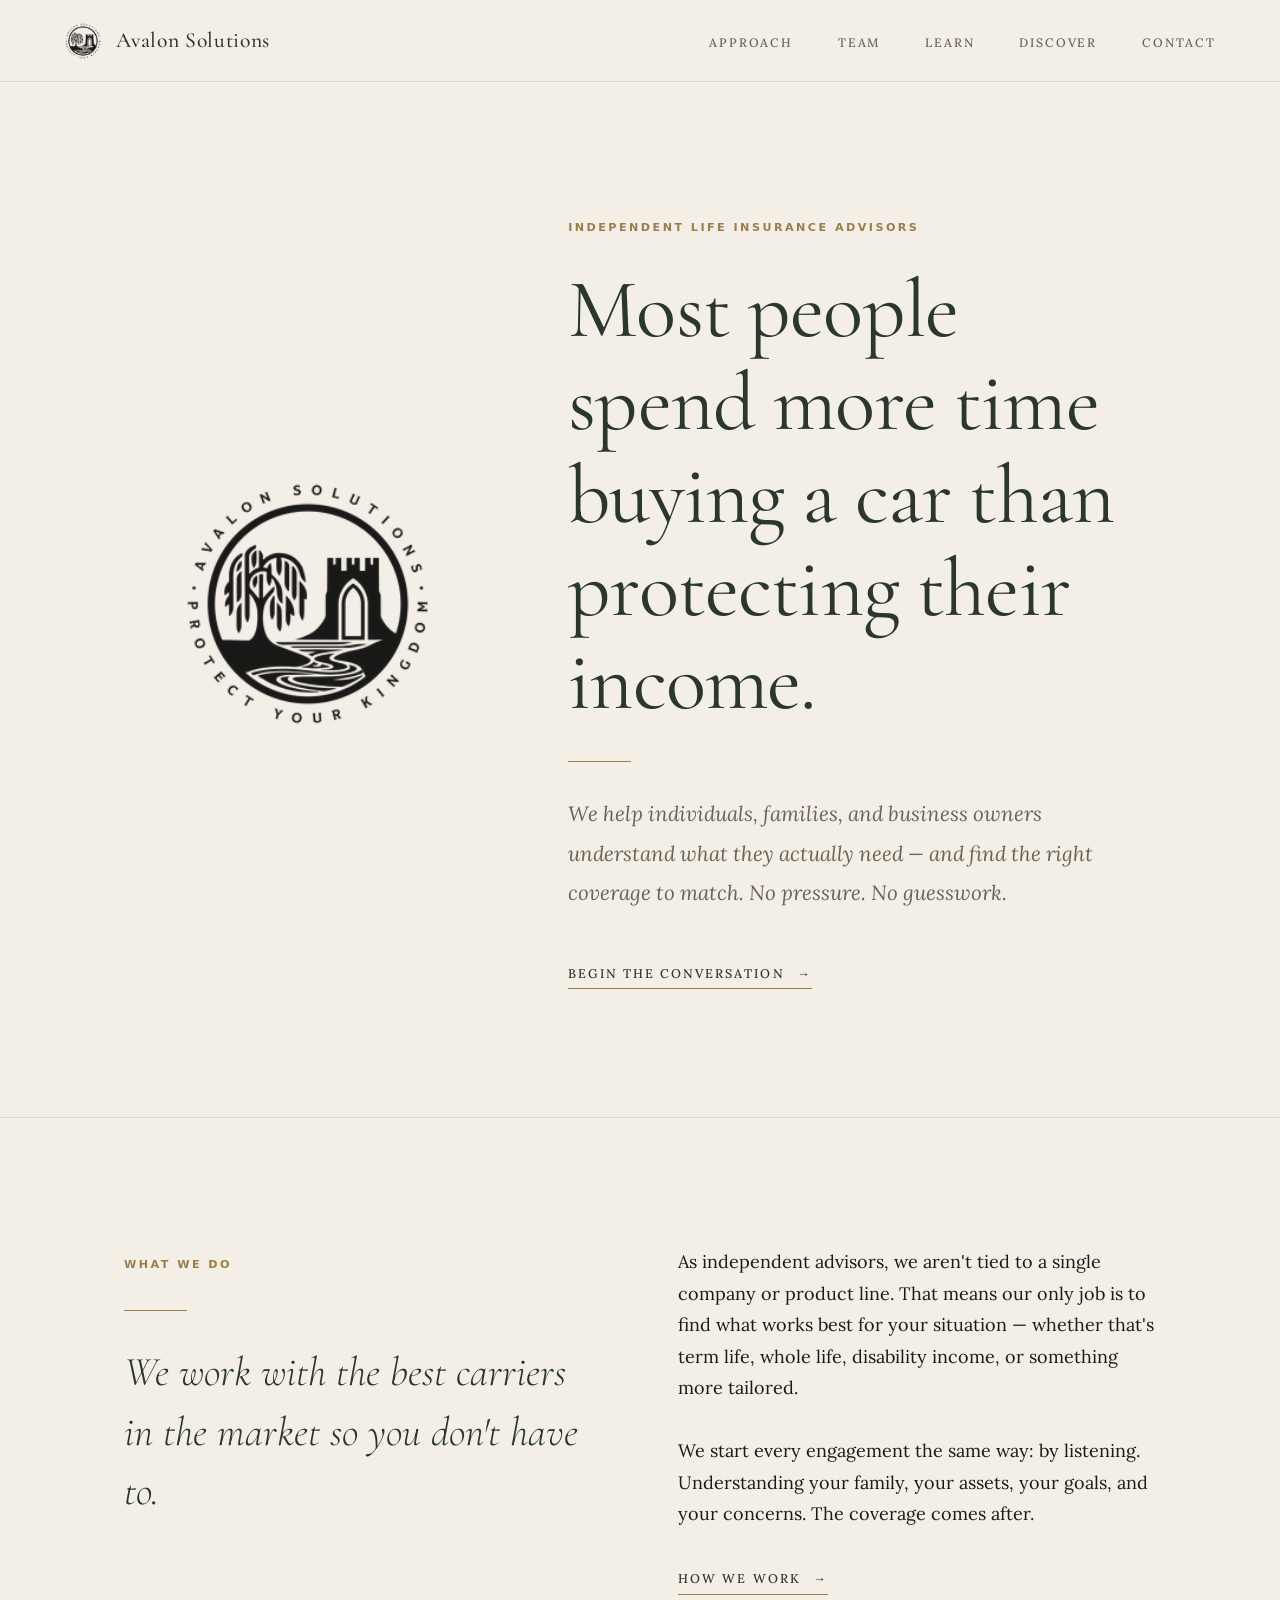
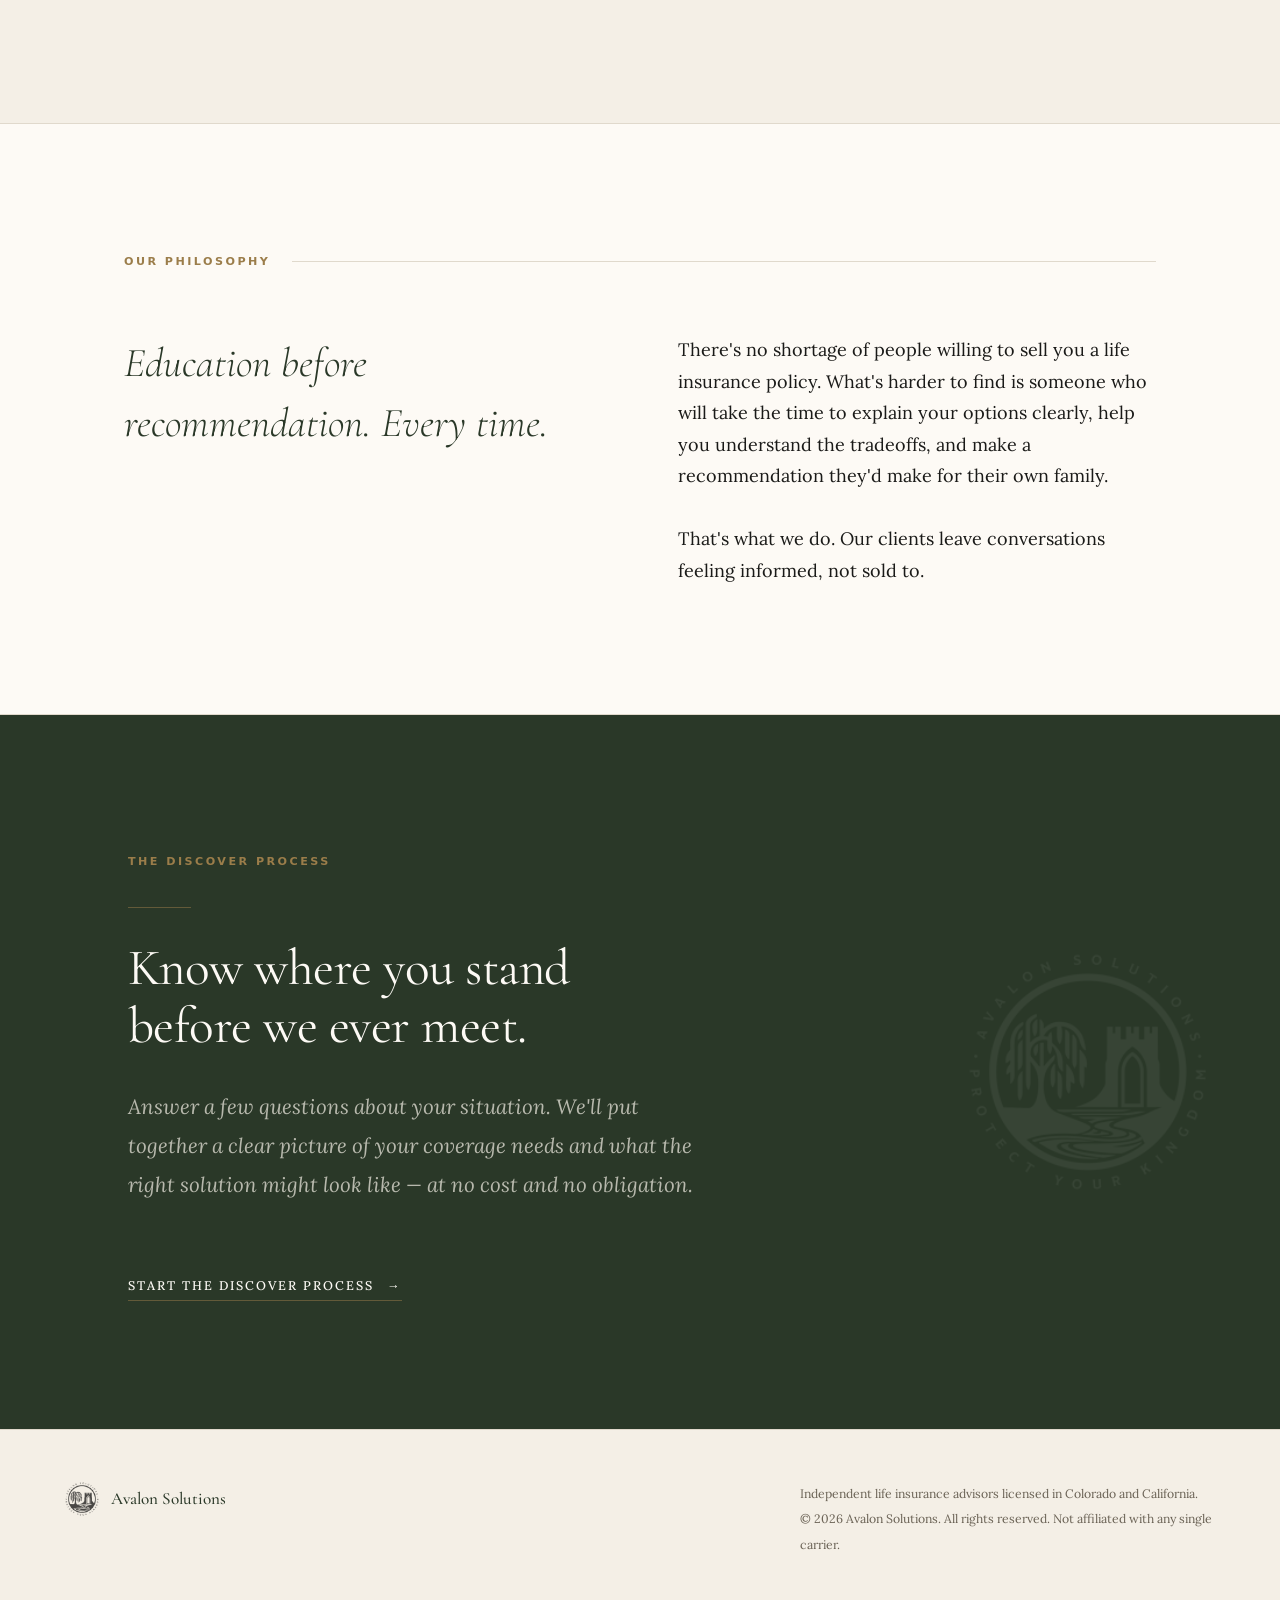
==== commit c09bb8f1: "Add team bio page with photos, real headshots in approach cards" ====
--- a/index.html
+++ b/index.html
@@ -16,6 +16,7 @@
     </a>
     <ul class="nav-links">
       <li><a href="/approach.html">Approach</a></li>
+      <li><a href="/team.html">Team</a></li>
       <li><a href="/learn.html">Learn</a></li>
       <li><a href="/discover.html">Discover</a></li>
       <li><a href="/contact.html">Contact</a></li>
--- a/css/main.css
+++ b/css/main.css
@@ -386,6 +386,228 @@
 .footer-name { font-family: var(--serif); font-size: 0.95rem; color: var(--forest); font-weight: 500; }
 .footer-copy { font-size: 0.68rem; color: var(--mid); line-height: 2.1; max-width: 52ch; }
 
+/* ── Team bio page ───────────────────────────────────────────────────────── */
+
+.team-member {
+  display: grid;
+  grid-template-columns: 1fr 1fr;
+  min-height: 70vh;
+  border-bottom: 1px solid var(--mist);
+}
+
+.team-member:last-child { border-bottom: none; }
+
+.team-photo-col {
+  overflow: hidden;
+  position: relative;
+  min-height: 500px;
+}
+
+.team-photo-col img {
+  width: 100%;
+  height: 100%;
+  object-fit: cover;
+  object-position: top center;
+  display: block;
+}
+
+.team-text-col {
+  padding: clamp(3rem, 6vw, 6rem);
+  display: flex;
+  flex-direction: column;
+  justify-content: center;
+  background: var(--cream);
+}
+
+.team-member.flip .team-photo-col { order: 2; }
+.team-member.flip .team-text-col  { order: 1; background: var(--white); }
+
+.team-text-col .person-name {
+  font-size: clamp(2rem, 4vw, 3rem);
+  margin-bottom: 0.2rem;
+}
+
+.team-text-col .person-role { margin-bottom: 1.5rem; }
+
+.team-text-col .person-quote {
+  font-size: clamp(1.1rem, 2vw, 1.5rem);
+  margin-bottom: 1.8rem;
+}
+
+.team-focus {
+  margin-top: 1.5rem;
+  padding-top: 1.5rem;
+  border-top: 1px solid var(--mist);
+}
+
+.team-focus-label {
+  font-family: var(--sans);
+  font-size: 0.62rem;
+  font-weight: 600;
+  letter-spacing: 0.16em;
+  text-transform: uppercase;
+  color: var(--gold);
+  display: block;
+  margin-bottom: 0.5rem;
+}
+
+.team-focus p { font-size: 0.85rem; color: var(--mid); }
+
+/* ── Person photo thumbnail (approach page cards) ────────────────────────── */
+
+.person-photo {
+  width: 72px;
+  height: 72px;
+  border-radius: 50%;
+  object-fit: cover;
+  object-position: top center;
+  margin-bottom: 1.4rem;
+  border: 2px solid var(--mist);
+}
+
+/* ── Person initial ──────────────────────────────────────────────────────── */
+
+.person-card {
+  display: flex;
+  flex-direction: column;
+}
+
+.person-initial {
+  width: 68px;
+  height: 68px;
+  border-radius: 50%;
+  background: var(--forest);
+  color: var(--cream);
+  font-family: var(--serif);
+  font-size: 1.9rem;
+  font-weight: 400;
+  display: flex;
+  align-items: center;
+  justify-content: center;
+  margin-bottom: 1.4rem;
+  flex-shrink: 0;
+  letter-spacing: -0.02em;
+}
+
+.person-quote {
+  font-family: var(--serif);
+  font-size: clamp(1.1rem, 2vw, 1.4rem);
+  font-style: italic;
+  font-weight: 300;
+  color: var(--forest);
+  line-height: 1.5;
+  margin-bottom: 1.2rem;
+  max-width: 32ch;
+}
+
+.person-bio {
+  font-size: 0.92rem;
+  color: var(--mid);
+  line-height: 1.85;
+}
+
+/* ── Niche card ──────────────────────────────────────────────────────────── */
+
+.niche-grid {
+  display: grid;
+  grid-template-columns: repeat(2, 1fr);
+  gap: 0;
+  border-top: 1px solid var(--mist);
+  border-left: 1px solid var(--mist);
+}
+
+.niche-card {
+  border-right: 1px solid var(--mist);
+  border-bottom: 1px solid var(--mist);
+  padding: 2.5rem;
+  transition: background 0.2s;
+}
+
+.niche-card:hover { background: var(--white); }
+
+.niche-icon {
+  width: 44px;
+  height: 44px;
+  margin-bottom: 1.5rem;
+  color: var(--gold);
+}
+
+.niche-card .niche-label {
+  display: block;
+  margin-bottom: 0.6rem;
+}
+
+.niche-card h3 {
+  font-size: clamp(1.1rem, 2vw, 1.4rem);
+  font-weight: 400;
+  color: var(--forest);
+  margin-bottom: 1rem;
+  line-height: 1.3;
+  max-width: 24ch;
+}
+
+.niche-card p {
+  font-size: 0.88rem;
+  color: var(--mid);
+  line-height: 1.85;
+  max-width: 42ch;
+}
+
+.niche-fact {
+  margin-top: 1.2rem;
+  padding-top: 1.2rem;
+  border-top: 1px solid var(--mist);
+  font-family: var(--sans);
+  font-size: 0.68rem;
+  font-weight: 500;
+  letter-spacing: 0.1em;
+  text-transform: uppercase;
+  color: var(--gold);
+}
+
+.niche-card .text-link { margin-top: 1.5rem; font-size: 0.65rem; }
+
+/* ── Coverage grid ───────────────────────────────────────────────────────── */
+
+.coverage-grid {
+  display: grid;
+  grid-template-columns: repeat(2, 1fr);
+  gap: 2.5rem;
+}
+
+.coverage-card {
+  border-top: 2px solid var(--forest);
+  padding-top: 1.5rem;
+}
+
+.coverage-card .coverage-name {
+  font-family: var(--serif);
+  font-size: 1.5rem;
+  font-weight: 400;
+  color: var(--forest);
+  display: block;
+  margin-bottom: 0.3rem;
+}
+
+.coverage-card .coverage-sub {
+  font-family: var(--sans);
+  font-size: 0.62rem;
+  font-weight: 600;
+  letter-spacing: 0.15em;
+  text-transform: uppercase;
+  color: var(--gold);
+  display: block;
+  margin-bottom: 1rem;
+}
+
+.coverage-card p { font-size: 0.9rem; color: var(--mid); line-height: 1.85; }
+.coverage-card .best-for {
+  margin-top: 1rem;
+  font-size: 0.82rem;
+  font-style: italic;
+  color: var(--mid);
+}
+
 /* ── Niche block ─────────────────────────────────────────────────────────── */
 
 .niche {
@@ -491,12 +713,25 @@
   .hero-crest { width: min(160px, 40%); }
 }
 
+@media (max-width: 900px) {
+  .team-member,
+  .team-member.flip {
+    grid-template-columns: 1fr;
+  }
+  .team-member.flip .team-photo-col { order: 0; }
+  .team-member.flip .team-text-col  { order: 1; }
+  .team-photo-col { min-height: 320px; }
+}
+
 @media (max-width: 768px) {
-  .cols, .cols-3 { grid-template-columns: 1fr; }
-  .form-grid     { grid-template-columns: 1fr; }
-  footer         { flex-direction: column; gap: 1.5rem; }
-  .panel-crest   { display: none; }
-  .coverage-row  { grid-template-columns: 1fr; gap: 1rem; }
+  .cols, .cols-3    { grid-template-columns: 1fr; }
+  .form-grid        { grid-template-columns: 1fr; }
+  .niche-grid       { grid-template-columns: 1fr; border-left: none; }
+  .coverage-grid    { grid-template-columns: 1fr; }
+  footer            { flex-direction: column; gap: 1.5rem; }
+  .panel-crest      { display: none; }
+  .coverage-row     { grid-template-columns: 1fr; gap: 1rem; }
+  .niche-card       { padding: 1.8rem 1.5rem; }
 }
 
 @media (max-width: 480px) {
